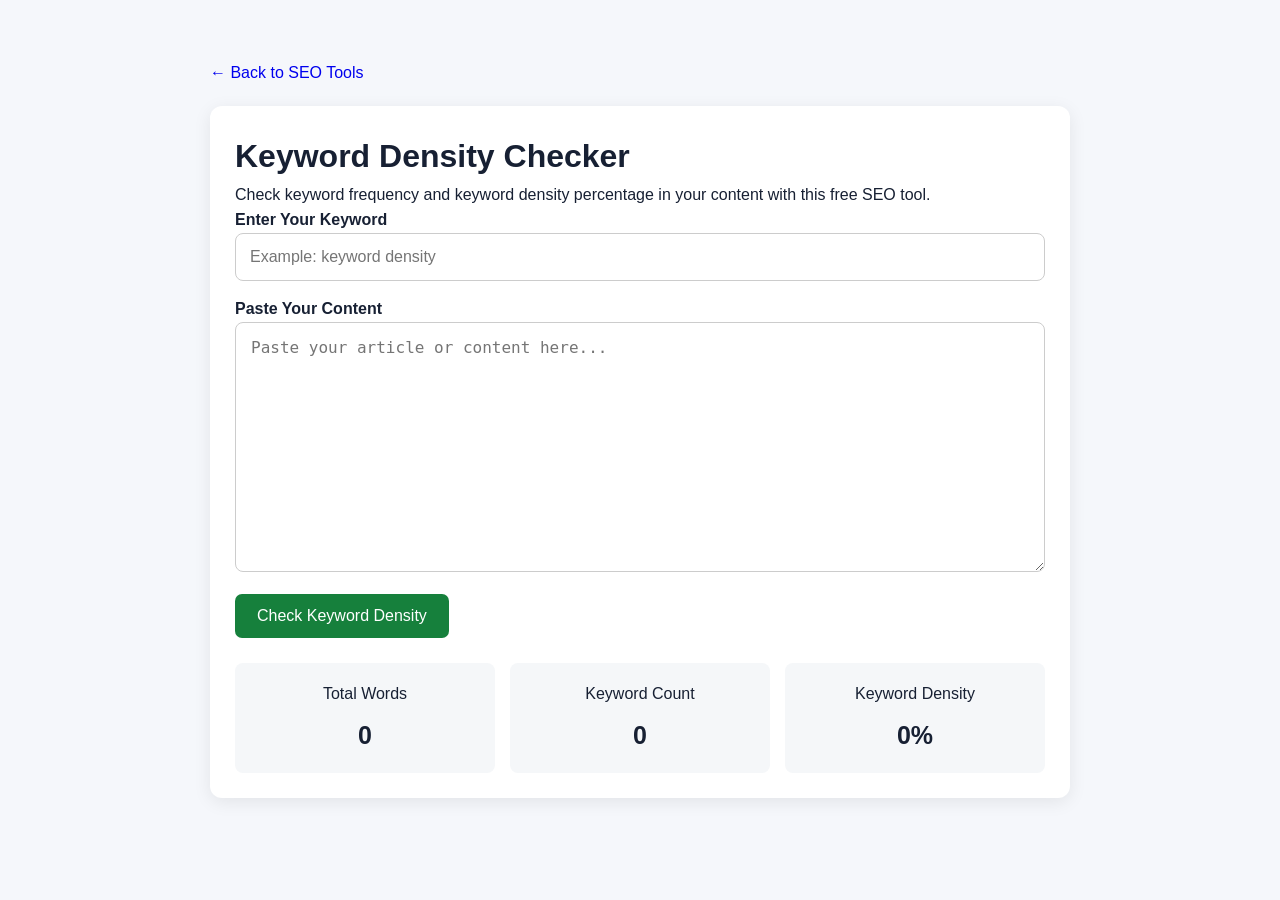
==== tools/keyword-density-checker.html @ 84f628c8 "Add keyword density checker HTML tool" ====
<!DOCTYPE html>
<html lang="en">
<head>
  <meta charset="UTF-8">
  <meta name="viewport" content="width=device-width, initial-scale=1.0">

  <title>Keyword Density Checker - Free SEO Tool</title>
  <meta name="description" content="Free keyword density checker to analyze keyword frequency, density percentage, word count, and keyword usage in your content.">
  <meta name="robots" content="index, follow">

  <link rel="stylesheet" href="../style.css">

  <style>
    .tool-container {
      max-width: 900px;
      margin: 40px auto;
      padding: 20px;
    }

    .tool-box {
      background: #fff;
      padding: 25px;
      border-radius: 12px;
      box-shadow: 0 4px 18px rgba(0,0,0,0.08);
    }

    textarea {
      width: 100%;
      min-height: 250px;
      padding: 15px;
      border: 1px solid #ccc;
      border-radius: 8px;
      font-size: 16px;
      resize: vertical;
      box-sizing: border-box;
      margin-bottom: 15px;
    }

    input {
      width: 100%;
      padding: 14px;
      border: 1px solid #ccc;
      border-radius: 8px;
      font-size: 16px;
      box-sizing: border-box;
      margin-bottom: 15px;
    }

    button {
      background: #16803c;
      color: white;
      border: none;
      padding: 13px 22px;
      border-radius: 7px;
      cursor: pointer;
      font-size: 16px;
    }

    button:hover {
      opacity: 0.9;
    }

    .results {
      margin-top: 25px;
      display: grid;
      grid-template-columns: repeat(auto-fit, minmax(180px, 1fr));
      gap: 15px;
    }

    .result-card {
      background: #f5f7f9;
      padding: 18px;
      border-radius: 8px;
      text-align: center;
    }

    .result-card strong {
      display: block;
      font-size: 25px;
      margin-top: 8px;
    }

    .keyword-result {
      margin-top: 20px;
      padding: 18px;
      background: #f5f7f9;
      border-radius: 8px;
      display: none;
    }

    .error {
      color: #c62828;
      margin-top: 10px;
    }

    .back-link {
      display: inline-block;
      margin-bottom: 20px;
      text-decoration: none;
    }
  </style>
</head>

<body>

<div class="tool-container">

  <a class="back-link" href="../index.html">← Back to SEO Tools</a>

  <div class="tool-box">

    <h1>Keyword Density Checker</h1>

    <p>
      Check keyword frequency and keyword density percentage in your content
      with this free SEO tool.
    </p>

    <label for="keyword"><strong>Enter Your Keyword</strong></label>

    <input
      type="text"
      id="keyword"
      placeholder="Example: keyword density"
    >

    <label for="content"><strong>Paste Your Content</strong></label>

    <textarea
      id="content"
      placeholder="Paste your article or content here..."
    ></textarea>

    <button onclick="checkDensity()">Check Keyword Density</button>

    <div id="error" class="error"></div>

    <div class="results">

      <div class="result-card">
        Total Words
        <strong id="wordCount">0</strong>
      </div>

      <div class="result-card">
        Keyword Count
        <strong id="keywordCount">0</strong>
      </div>

      <div class="result-card">
        Keyword Density
        <strong id="density">0%</strong>
      </div>

    </div>

    <div id="keywordResult" class="keyword-result"></div>

  </div>

</div>

<script>
function checkDensity() {

  const keyword = document.getElementById("keyword").value.trim();
  const content = document.getElementById("content").value.trim();

  const error = document.getElementById("error");
  const keywordResult = document.getElementById("keywordResult");

  error.textContent = "";
  keywordResult.style.display = "none";

  if (!keyword) {
    error.textContent = "Please enter a keyword.";
    return;
  }

  if (!content) {
    error.textContent = "Please paste some content.";
    return;
  }

  // Count words
  const words = content.match(/\b[\w'-]+\b/g) || [];
  const totalWords = words.length;

  // Escape special regex characters
  const escapedKeyword = keyword.replace(/[.*+?^${}()|[\]\\]/g, '\\$&');

  // Count exact keyword phrase, case-insensitive
  const regex = new RegExp(
    "(?<![\\w-])" + escapedKeyword + "(?![\\w-])",
    "gi"
  );

  const matches = content.match(regex) || [];
  const keywordCount = matches.length;

  // Calculate density
  const density =
    totalWords > 0
      ? ((keywordCount / totalWords) * 100).toFixed(2)
      : 0;

  document.getElementById("wordCount").textContent = totalWords;
  document.getElementById("keywordCount").textContent = keywordCount;
  document.getElementById("density").textContent = density + "%";

  let advice = "";

  if (keywordCount === 0) {
    advice = "The keyword was not found in your content.";
  } else if (density < 0.5) {
    advice = "Your keyword density is relatively low.";
  } else if (density <= 2.5) {
    advice = "Your keyword usage looks natural. Focus on readability and search intent.";
  } else {
    advice = "Your keyword density is relatively high. Avoid unnecessary repetition.";
  }

  keywordResult.innerHTML =
    "<strong>Analysis:</strong><br>" +
    "The keyword <strong>" +
    escapeHTML(keyword) +
    "</strong> appears " +
    keywordCount +
    " time(s) in " +
    totalWords +
    " words.<br><br>" +
    advice;

  keywordResult.style.display = "block";
}

function escapeHTML(text) {
  const div = document.createElement("div");
  div.textContent = text;
  return div.innerHTML;
}
</script>

</body>
</html>
---- style.css ----
* {
    box-sizing: border-box;
    margin: 0;
    padding: 0;
}

html {
    scroll-behavior: smooth;
}

body {
    font-family: Arial, Helvetica, sans-serif;
    line-height: 1.6;
    background: #f5f7fb;
    color: #172033;
}

.container {
    width: 92%;
    max-width: 1150px;
    margin: 0 auto;
}

/* Header */

.header {
    background: #ffffff;
    border-bottom: 1px solid #e6e9ef;
    position: sticky;
    top: 0;
    z-index: 1000;
}

.header .container {
    min-height: 70px;
    display: flex;
    align-items: center;
    justify-content: space-between;
}

.logo {
    color: #2563eb;
    font-size: 25px;
    font-weight: 800;
    text-decoration: none;
    letter-spacing: -0.5px;
}

nav {
    display: flex;
    align-items: center;
    gap: 28px;
}

nav a {
    color: #344054;
    font-size: 15px;
    font-weight: 600;
    text-decoration: none;
    transition: 0.2s ease;
}

nav a:hover {
    color: #2563eb;
}

/* Hero */

.hero {
    padding: 90px 20px;
    text-align: center;
    background: linear-gradient(
        135deg,
        #eef4ff 0%,
        #ffffff 100%
    );
}

.hero h1 {
    max-width: 850px;
    margin: 0 auto 20px;
    color: #101828;
    font-size: 48px;
    line-height: 1.15;
    font-weight: 800;
    letter-spacing: -1px;
}

.hero p {
    max-width: 720px;
    margin: 0 auto 32px;
    color: #667085;
    font-size: 18px;
    line-height: 1.7;
}

.button {
    display: inline-block;
    padding: 14px 28px;
    border-radius: 8px;
    background: #2563eb;
    color: #ffffff;
    font-size: 16px;
    font-weight: 700;
    text-decoration: none;
    box-shadow: 0 8px 20px rgba(37, 99, 235, 0.20);
    transition: 0.25s ease;
}

.button:hover {
    background: #1d4ed8;
    transform: translateY(-2px);
}

/* Tools Section */

.tools-section {
    padding: 75px 0;
}

.tools-section h2,
.about h2 {
    margin-bottom: 12px;
    color: #101828;
    text-align: center;
    font-size: 32px;
    line-height: 1.3;
}

.tools-grid {
    margin-top: 38px;
    display: grid;
    grid-template-columns:
        repeat(3, minmax(0, 1fr));
    gap: 24px;
}

/* Tool Cards */

.tool-card {
    display: block;
    min-height: 190px;
    padding: 28px;
    background: #ffffff;
    border: 1px solid #e4e7ec;
    border-radius: 12px;
    text-decoration: none;
    box-shadow: 0 5px 18px rgba(16, 24, 40, 0.06);
    transition: 0.25s ease;
}

.tool-card:hover {
    border-color: #2563eb;
    transform: translateY(-5px);
    box-shadow: 0 12px 30px rgba(16, 24, 40, 0.10);
}

.tool-card h3 {
    margin-bottom: 12px;
    color: #1d4ed8;
    font-size: 20px;
    line-height: 1.35;
}

.tool-card p {
    color: #667085;
    font-size: 15px;
    line-height: 1.7;
}

/* About */

.about {
    padding: 75px 20px;
    background: #ffffff;
    border-top: 1px solid #e9edf3;
}

.about p {
    max-width: 760px;
    margin: 18px auto 0;
    color: #667085;
    text-align: center;
    font-size: 16px;
    line-height: 1.8;
}

/* Footer */

footer {
    padding: 30px 20px;
    background: #101828;
    color: #ffffff;
    text-align: center;
}

footer p {
    color: #d0d5dd;
    font-size: 14px;
}

/* Mobile */

@media (max-width: 850px) {

    .tools-grid {
        grid-template-columns:
            repeat(2, minmax(0, 1fr));
    }

    .hero h1 {
        font-size: 40px;
    }
}

@media (max-width: 600px) {

    .header .container {
        min-height: 64px;
    }

    nav {
        gap: 16px;
    }

    nav a {
        font-size: 14px;
    }

    .logo {
        font-size: 21px;
    }

    .hero {
        padding: 65px 15px;
    }

    .hero h1 {
        font-size: 34px;
        letter-spacing: -0.5px;
    }

    .hero p {
        font-size: 16px;
    }

    .button {
        width: 100%;
        max-width: 300px;
    }

    .tools-section {
        padding: 55px 0;
    }

    .tools-section h2,
    .about h2 {
        font-size: 28px;
    }

    .tools-grid {
        grid-template-columns: 1fr;
        gap: 18px;
    }

    .tool-card {
        min-height: auto;
        padding: 24px;
    }

    .about {
        padding: 55px 15px;
    }
}
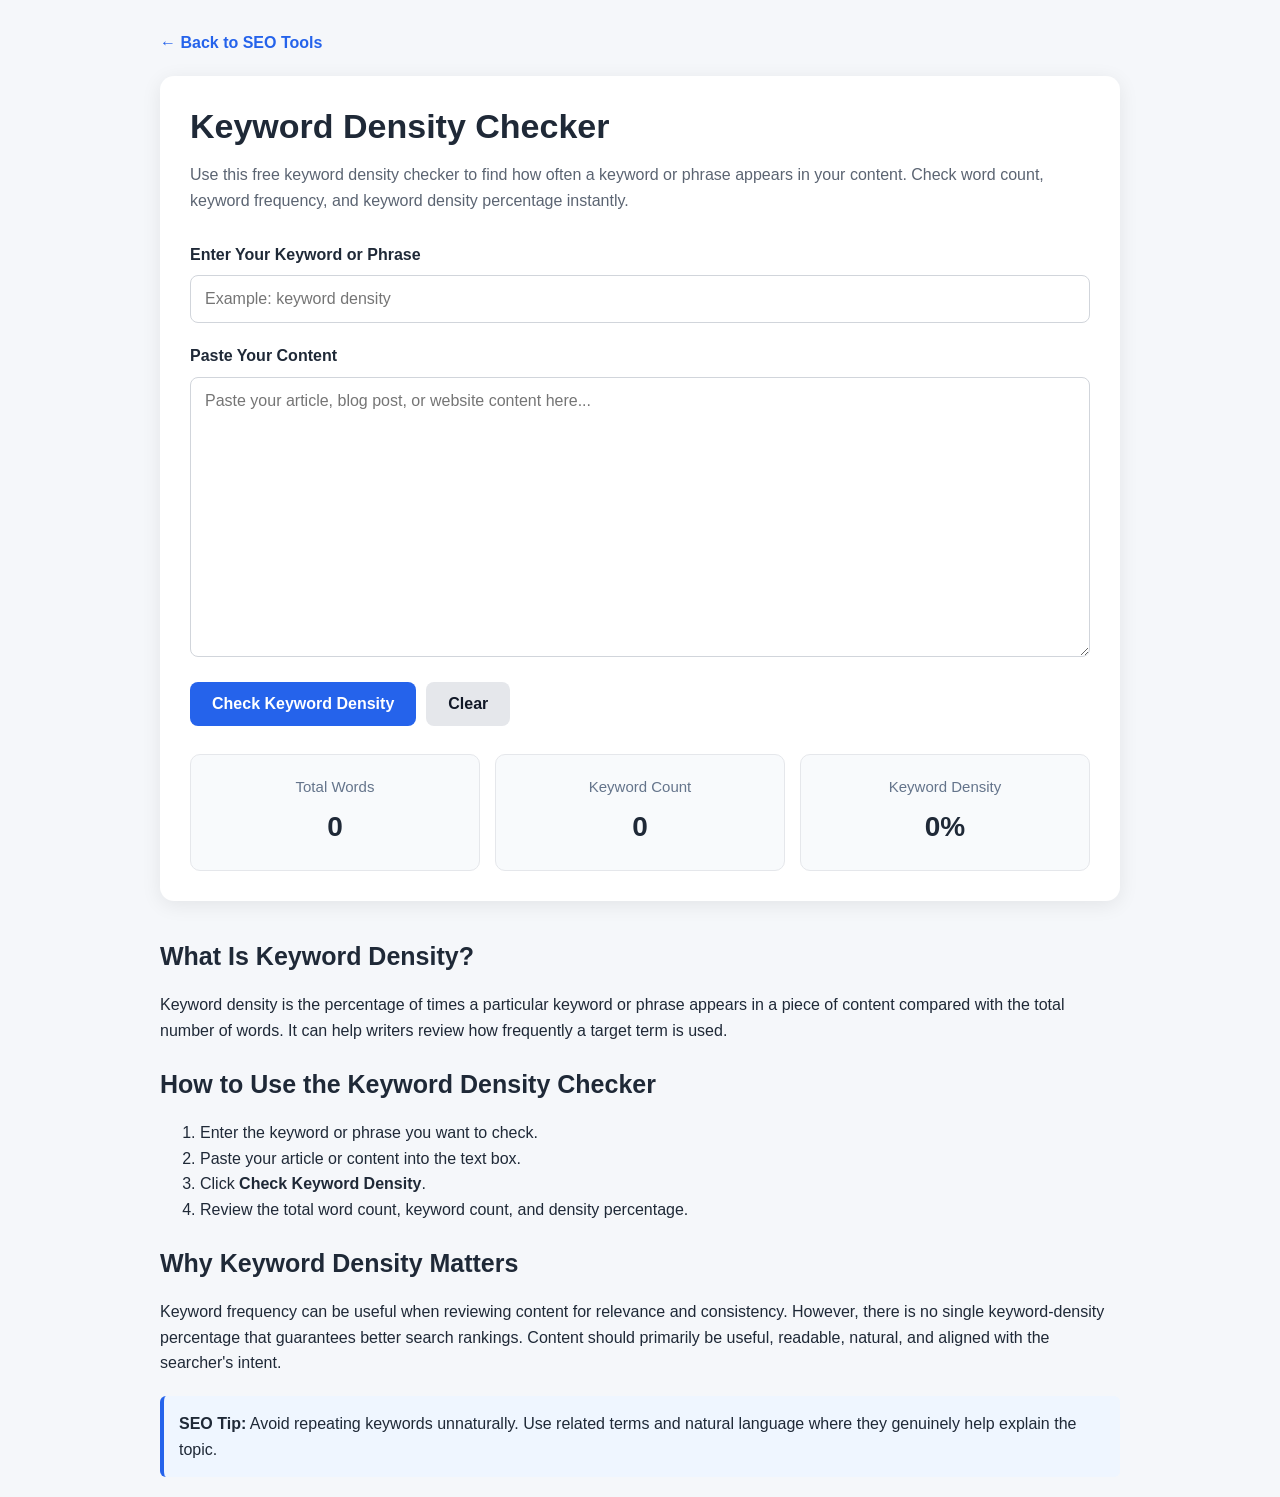
==== commit 8cd3ea94: "Refactor keyword density checker HTML and styles Updated HTML structure and styles for the keyword d" ====
--- a/tools/keyword-density-checker.html
+++ b/tools/keyword-density-checker.html
@@ -1,244 +1,609 @@
 <!DOCTYPE html>
 <html lang="en">
 <head>
-  <meta charset="UTF-8">
-  <meta name="viewport" content="width=device-width, initial-scale=1.0">
-
-  <title>Keyword Density Checker - Free SEO Tool</title>
-  <meta name="description" content="Free keyword density checker to analyze keyword frequency, density percentage, word count, and keyword usage in your content.">
-  <meta name="robots" content="index, follow">
-
-  <link rel="stylesheet" href="../style.css">
-
-  <style>
-    .tool-container {
-      max-width: 900px;
-      margin: 40px auto;
-      padding: 20px;
+<meta charset="UTF-8">
+<meta name="viewport" content="width=device-width, initial-scale=1.0">
+
+<title>Keyword Density Checker - Free SEO Tool</title>
+
+<meta name="description" content="Free keyword density checker to calculate keyword frequency, keyword density percentage, word count, and keyword usage in your content.">
+
+<meta name="robots" content="index, follow">
+
+<link rel="canonical" href="https://haqnawazrehan11.github.io/Seo-Tools/tools/keyword-density-checker.html">
+
+<style>
+* {
+    box-sizing: border-box;
+}
+
+body {
+    margin: 0;
+    font-family: Arial, Helvetica, sans-serif;
+    background: #f5f7fa;
+    color: #1f2937;
+    line-height: 1.6;
+}
+
+.container {
+    width: 100%;
+    max-width: 1000px;
+    margin: 0 auto;
+    padding: 20px;
+}
+
+.back-link {
+    display: inline-block;
+    margin: 10px 0 20px;
+    color: #2563eb;
+    text-decoration: none;
+    font-weight: 600;
+}
+
+.back-link:hover {
+    text-decoration: underline;
+}
+
+.tool-box {
+    background: #ffffff;
+    border-radius: 14px;
+    padding: 30px;
+    box-shadow: 0 4px 20px rgba(0, 0, 0, 0.08);
+}
+
+h1 {
+    margin-top: 0;
+    margin-bottom: 10px;
+    font-size: 34px;
+    line-height: 1.2;
+}
+
+.intro {
+    color: #5b6472;
+    margin-bottom: 28px;
+}
+
+label {
+    display: block;
+    margin-bottom: 8px;
+    font-weight: 700;
+}
+
+input,
+textarea {
+    width: 100%;
+    border: 1px solid #d1d5db;
+    border-radius: 8px;
+    padding: 14px;
+    font-size: 16px;
+    font-family: inherit;
+    outline: none;
+    transition: border-color 0.2s ease;
+}
+
+input:focus,
+textarea:focus {
+    border-color: #2563eb;
+}
+
+input {
+    margin-bottom: 20px;
+}
+
+textarea {
+    min-height: 280px;
+    resize: vertical;
+}
+
+.button-row {
+    display: flex;
+    gap: 10px;
+    flex-wrap: wrap;
+    margin-top: 18px;
+}
+
+button {
+    border: none;
+    border-radius: 8px;
+    padding: 13px 22px;
+    font-size: 16px;
+    font-weight: 700;
+    cursor: pointer;
+}
+
+.check-btn {
+    background: #2563eb;
+    color: #ffffff;
+}
+
+.clear-btn {
+    background: #e5e7eb;
+    color: #111827;
+}
+
+button:hover {
+    opacity: 0.9;
+}
+
+.error {
+    margin-top: 15px;
+    color: #dc2626;
+    font-weight: 600;
+}
+
+.results {
+    display: grid;
+    grid-template-columns: repeat(3, 1fr);
+    gap: 15px;
+    margin-top: 28px;
+}
+
+.result-card {
+    background: #f8fafc;
+    border: 1px solid #e5e7eb;
+    border-radius: 10px;
+    padding: 20px;
+    text-align: center;
+}
+
+.result-card span {
+    display: block;
+    color: #64748b;
+    font-size: 15px;
+    margin-bottom: 6px;
+}
+
+.result-card strong {
+    display: block;
+    font-size: 28px;
+}
+
+.analysis {
+    display: none;
+    margin-top: 25px;
+    padding: 20px;
+    border-radius: 10px;
+    background: #f8fafc;
+    border: 1px solid #e5e7eb;
+}
+
+.analysis h2 {
+    margin-top: 0;
+    font-size: 22px;
+}
+
+.keyword-info {
+    margin-top: 15px;
+}
+
+.info-table {
+    width: 100%;
+    border-collapse: collapse;
+    margin-top: 15px;
+}
+
+.info-table th,
+.info-table td {
+    border: 1px solid #e5e7eb;
+    padding: 12px;
+    text-align: left;
+}
+
+.info-table th {
+    background: #f1f5f9;
+}
+
+.content-section {
+    margin-top: 35px;
+}
+
+.content-section h2 {
+    font-size: 25px;
+    margin-bottom: 10px;
+}
+
+.content-section h3 {
+    font-size: 20px;
+    margin-top: 25px;
+}
+
+.tip-box {
+    background: #eff6ff;
+    border-left: 4px solid #2563eb;
+    padding: 15px;
+    margin-top: 20px;
+    border-radius: 6px;
+}
+
+@media (max-width: 700px) {
+
+    .container {
+        padding: 12px;
     }
 
     .tool-box {
-      background: #fff;
-      padding: 25px;
-      border-radius: 12px;
-      box-shadow: 0 4px 18px rgba(0,0,0,0.08);
-    }
-
-    textarea {
-      width: 100%;
-      min-height: 250px;
-      padding: 15px;
-      border: 1px solid #ccc;
-      border-radius: 8px;
-      font-size: 16px;
-      resize: vertical;
-      box-sizing: border-box;
-      margin-bottom: 15px;
-    }
-
-    input {
-      width: 100%;
-      padding: 14px;
-      border: 1px solid #ccc;
-      border-radius: 8px;
-      font-size: 16px;
-      box-sizing: border-box;
-      margin-bottom: 15px;
+        padding: 20px;
+    }
+
+    h1 {
+        font-size: 28px;
+    }
+
+    .results {
+        grid-template-columns: 1fr;
+    }
+
+    .button-row {
+        flex-direction: column;
     }
 
     button {
-      background: #16803c;
-      color: white;
-      border: none;
-      padding: 13px 22px;
-      border-radius: 7px;
-      cursor: pointer;
-      font-size: 16px;
-    }
-
-    button:hover {
-      opacity: 0.9;
-    }
-
-    .results {
-      margin-top: 25px;
-      display: grid;
-      grid-template-columns: repeat(auto-fit, minmax(180px, 1fr));
-      gap: 15px;
-    }
-
-    .result-card {
-      background: #f5f7f9;
-      padding: 18px;
-      border-radius: 8px;
-      text-align: center;
-    }
-
-    .result-card strong {
-      display: block;
-      font-size: 25px;
-      margin-top: 8px;
-    }
-
-    .keyword-result {
-      margin-top: 20px;
-      padding: 18px;
-      background: #f5f7f9;
-      border-radius: 8px;
-      display: none;
-    }
-
-    .error {
-      color: #c62828;
-      margin-top: 10px;
-    }
-
-    .back-link {
-      display: inline-block;
-      margin-bottom: 20px;
-      text-decoration: none;
-    }
-  </style>
+        width: 100%;
+    }
+}
+</style>
 </head>
 
 <body>
 
-<div class="tool-container">
-
-  <a class="back-link" href="../index.html">← Back to SEO Tools</a>
-
-  <div class="tool-box">
-
-    <h1>Keyword Density Checker</h1>
-
-    <p>
-      Check keyword frequency and keyword density percentage in your content
-      with this free SEO tool.
-    </p>
-
-    <label for="keyword"><strong>Enter Your Keyword</strong></label>
-
-    <input
-      type="text"
-      id="keyword"
-      placeholder="Example: keyword density"
-    >
-
-    <label for="content"><strong>Paste Your Content</strong></label>
-
-    <textarea
-      id="content"
-      placeholder="Paste your article or content here..."
-    ></textarea>
-
-    <button onclick="checkDensity()">Check Keyword Density</button>
-
-    <div id="error" class="error"></div>
-
-    <div class="results">
-
-      <div class="result-card">
-        Total Words
-        <strong id="wordCount">0</strong>
-      </div>
-
-      <div class="result-card">
-        Keyword Count
-        <strong id="keywordCount">0</strong>
-      </div>
-
-      <div class="result-card">
-        Keyword Density
-        <strong id="density">0%</strong>
-      </div>
+<div class="container">
+
+    <a href="../index.html" class="back-link">
+        ← Back to SEO Tools
+    </a>
+
+    <div class="tool-box">
+
+        <h1>Keyword Density Checker</h1>
+
+        <p class="intro">
+            Use this free keyword density checker to find how often a keyword or phrase
+            appears in your content. Check word count, keyword frequency, and keyword
+            density percentage instantly.
+        </p>
+
+        <label for="keyword">Enter Your Keyword or Phrase</label>
+
+        <input
+            type="text"
+            id="keyword"
+            placeholder="Example: keyword density"
+            autocomplete="off"
+        >
+
+        <label for="content">Paste Your Content</label>
+
+        <textarea
+            id="content"
+            placeholder="Paste your article, blog post, or website content here..."
+        ></textarea>
+
+        <div class="button-row">
+
+            <button
+                type="button"
+                class="check-btn"
+                onclick="checkDensity()"
+            >
+                Check Keyword Density
+            </button>
+
+            <button
+                type="button"
+                class="clear-btn"
+                onclick="clearTool()"
+            >
+                Clear
+            </button>
+
+        </div>
+
+        <div id="error" class="error"></div>
+
+        <div class="results">
+
+            <div class="result-card">
+                <span>Total Words</span>
+                <strong id="wordCount">0</strong>
+            </div>
+
+            <div class="result-card">
+                <span>Keyword Count</span>
+                <strong id="keywordCount">0</strong>
+            </div>
+
+            <div class="result-card">
+                <span>Keyword Density</span>
+                <strong id="density">0%</strong>
+            </div>
+
+        </div>
+
+        <div id="analysis" class="analysis">
+
+            <h2>Keyword Density Analysis</h2>
+
+            <div id="analysisText"></div>
+
+            <table class="info-table">
+                <tr>
+                    <th>Keyword</th>
+                    <td id="resultKeyword">-</td>
+                </tr>
+
+                <tr>
+                    <th>Total Words</th>
+                    <td id="resultWords">0</td>
+                </tr>
+
+                <tr>
+                    <th>Keyword Occurrences</th>
+                    <td id="resultOccurrences">0</td>
+                </tr>
+
+                <tr>
+                    <th>Keyword Density</th>
+                    <td id="resultDensity">0%</td>
+                </tr>
+            </table>
+
+        </div>
 
     </div>
 
-    <div id="keywordResult" class="keyword-result"></div>
-
-  </div>
+
+    <div class="content-section">
+
+        <h2>What Is Keyword Density?</h2>
+
+        <p>
+            Keyword density is the percentage of times a particular keyword or phrase
+            appears in a piece of content compared with the total number of words.
+            It can help writers review how frequently a target term is used.
+        </p>
+
+        <h2>How to Use the Keyword Density Checker</h2>
+
+        <ol>
+            <li>Enter the keyword or phrase you want to check.</li>
+            <li>Paste your article or content into the text box.</li>
+            <li>Click <strong>Check Keyword Density</strong>.</li>
+            <li>Review the total word count, keyword count, and density percentage.</li>
+        </ol>
+
+        <h2>Why Keyword Density Matters</h2>
+
+        <p>
+            Keyword frequency can be useful when reviewing content for relevance and
+            consistency. However, there is no single keyword-density percentage that
+            guarantees better search rankings. Content should primarily be useful,
+            readable, natural, and aligned with the searcher's intent.
+        </p>
+
+        <div class="tip-box">
+            <strong>SEO Tip:</strong>
+            Avoid repeating keywords unnaturally. Use related terms and natural language
+            where they genuinely help explain the topic.
+        </div>
+
+    </div>
 
 </div>
 
+
 <script>
+
+function getWords(text) {
+
+    return text.match(/\b[\p{L}\p{N}]+(?:['-][\p{L}\p{N}]+)*\b/gu) || [];
+
+}
+
+
+function escapeRegExp(text) {
+
+    return text.replace(/[.*+?^${}()|[\]\\]/g, "\\$&");
+
+}
+
+
 function checkDensity() {
 
-  const keyword = document.getElementById("keyword").value.trim();
-  const content = document.getElementById("content").value.trim();
-
-  const error = document.getElementById("error");
-  const keywordResult = document.getElementById("keywordResult");
-
-  error.textContent = "";
-  keywordResult.style.display = "none";
-
-  if (!keyword) {
-    error.textContent = "Please enter a keyword.";
-    return;
-  }
-
-  if (!content) {
-    error.textContent = "Please paste some content.";
-    return;
-  }
-
-  // Count words
-  const words = content.match(/\b[\w'-]+\b/g) || [];
-  const totalWords = words.length;
-
-  // Escape special regex characters
-  const escapedKeyword = keyword.replace(/[.*+?^${}()|[\]\\]/g, '\\$&');
-
-  // Count exact keyword phrase, case-insensitive
-  const regex = new RegExp(
-    "(?<![\\w-])" + escapedKeyword + "(?![\\w-])",
-    "gi"
-  );
-
-  const matches = content.match(regex) || [];
-  const keywordCount = matches.length;
-
-  // Calculate density
-  const density =
-    totalWords > 0
-      ? ((keywordCount / totalWords) * 100).toFixed(2)
-      : 0;
-
-  document.getElementById("wordCount").textContent = totalWords;
-  document.getElementById("keywordCount").textContent = keywordCount;
-  document.getElementById("density").textContent = density + "%";
-
-  let advice = "";
-
-  if (keywordCount === 0) {
-    advice = "The keyword was not found in your content.";
-  } else if (density < 0.5) {
-    advice = "Your keyword density is relatively low.";
-  } else if (density <= 2.5) {
-    advice = "Your keyword usage looks natural. Focus on readability and search intent.";
-  } else {
-    advice = "Your keyword density is relatively high. Avoid unnecessary repetition.";
-  }
-
-  keywordResult.innerHTML =
-    "<strong>Analysis:</strong><br>" +
-    "The keyword <strong>" +
-    escapeHTML(keyword) +
-    "</strong> appears " +
-    keywordCount +
-    " time(s) in " +
-    totalWords +
-    " words.<br><br>" +
-    advice;
-
-  keywordResult.style.display = "block";
-}
+    const keywordInput =
+        document.getElementById("keyword");
+
+    const contentInput =
+        document.getElementById("content");
+
+    const keyword =
+        keywordInput.value.trim();
+
+    const content =
+        contentInput.value.trim();
+
+    const error =
+        document.getElementById("error");
+
+    const analysis =
+        document.getElementById("analysis");
+
+    error.textContent = "";
+    analysis.style.display = "none";
+
+
+    if (!keyword) {
+
+        error.textContent =
+            "Please enter a keyword or phrase.";
+
+        keywordInput.focus();
+
+        return;
+
+    }
+
+
+    if (!content) {
+
+        error.textContent =
+            "Please paste some content.";
+
+        contentInput.focus();
+
+        return;
+
+    }
+
+
+    const words =
+        getWords(content);
+
+    const totalWords =
+        words.length;
+
+
+    const escapedKeyword =
+        escapeRegExp(keyword);
+
+
+    /*
+        Match the complete keyword or phrase.
+        Case-insensitive.
+    */
+
+    const regex =
+        new RegExp(
+            "(?<![\\p{L}\\p{N}_-])" +
+            escapedKeyword +
+            "(?![\\p{L}\\p{N}_-])",
+            "giu"
+        );
+
+
+    const matches =
+        content.match(regex) || [];
+
+
+    const keywordCount =
+        matches.length;
+
+
+    const density =
+        totalWords > 0
+            ? ((keywordCount / totalWords) * 100).toFixed(2)
+            : "0.00";
+
+
+    document.getElementById("wordCount").textContent =
+        totalWords.toLocaleString();
+
+    document.getElementById("keywordCount").textContent =
+        keywordCount.toLocaleString();
+
+    document.getElementById("density").textContent =
+        density + "%";
+
+
+    document.getElementById("resultKeyword").textContent =
+        keyword;
+
+    document.getElementById("resultWords").textContent =
+        totalWords.toLocaleString();
+
+    document.getElementById("resultOccurrences").textContent =
+        keywordCount.toLocaleString();
+
+    document.getElementById("resultDensity").textContent =
+        density + "%";
+
+
+    let advice;
+
+
+    if (keywordCount === 0) {
+
+        advice =
+            "The keyword was not found in the content.";
+
+    } else if (density < 0.5) {
+
+        advice =
+            "The keyword appears relatively infrequently. Review the content to make sure the topic is clearly covered.";
+
+    } else if (density <= 2.5) {
+
+        advice =
+            "The keyword frequency is within a moderate range. Continue prioritizing natural writing, usefulness, and search intent.";
+
+    } else {
+
+        advice =
+            "The keyword appears frequently. Review the content for unnecessary repetition and keyword stuffing.";
+
+    }
+
+
+    document.getElementById("analysisText").innerHTML =
+        "<p>" +
+        escapeHTML(advice) +
+        "</p>";
+
+
+    analysis.style.display =
+        "block";
+
+}
+
+
+function clearTool() {
+
+    document.getElementById("keyword").value = "";
+
+    document.getElementById("content").value = "";
+
+    document.getElementById("wordCount").textContent = "0";
+
+    document.getElementById("keywordCount").textContent = "0";
+
+    document.getElementById("density").textContent = "0%";
+
+    document.getElementById("error").textContent = "";
+
+    document.getElementById("analysis").style.display = "none";
+
+}
+
 
 function escapeHTML(text) {
-  const div = document.createElement("div");
-  div.textContent = text;
-  return div.innerHTML;
-}
+
+    const div =
+        document.createElement("div");
+
+    div.textContent =
+        text;
+
+    return div.innerHTML;
+
+}
+
+
+/*
+   Allow Ctrl + Enter to run the checker.
+*/
+
+document.getElementById("content").addEventListener(
+    "keydown",
+    function(event) {
+
+        if (event.ctrlKey && event.key === "Enter") {
+
+            checkDensity();
+
+        }
+
+    }
+);
+
 </script>
 
 </body>
